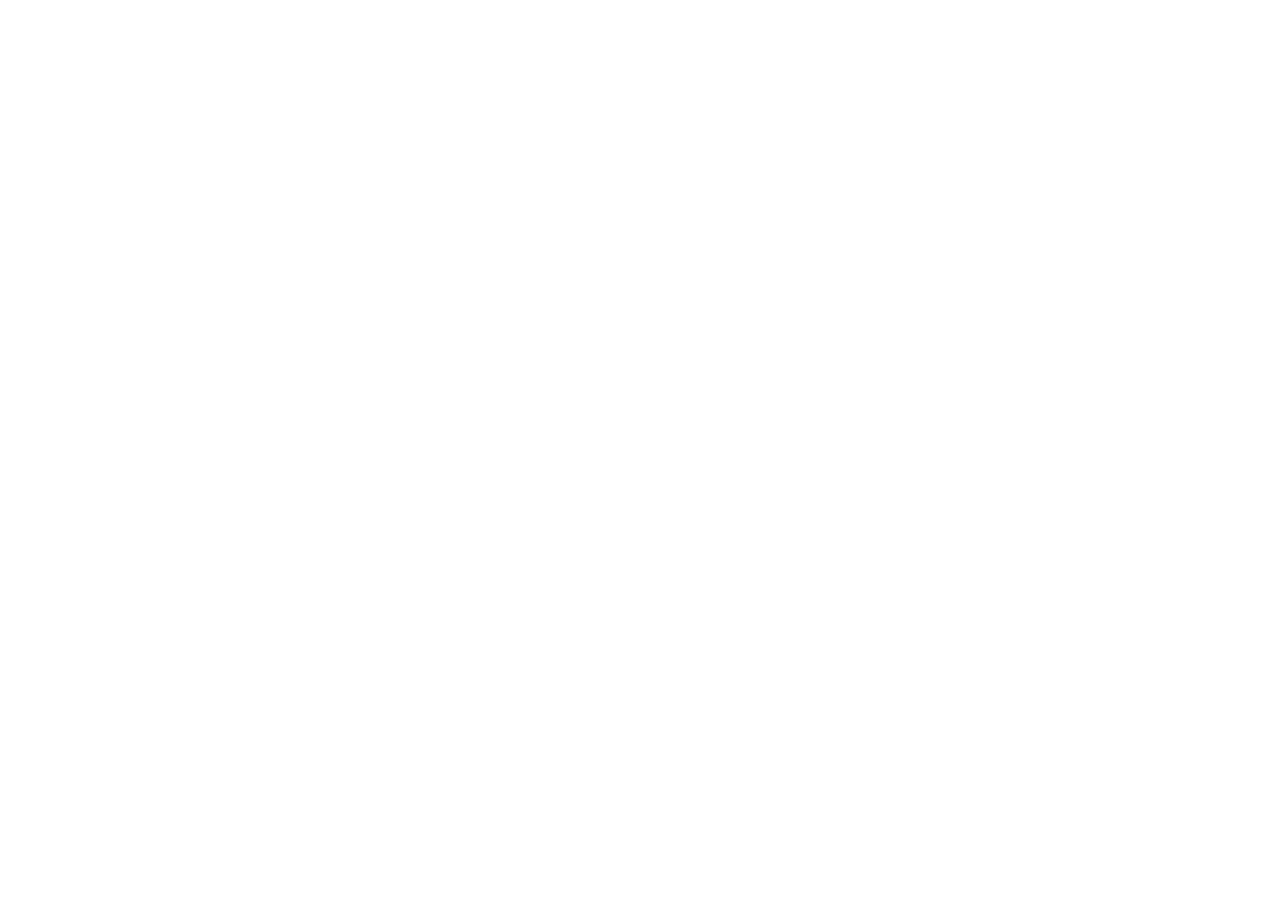
==== src/index.html @ 339a35bf "2023.11.01" ====
<!DOCTYPE html>
<html lang="ko">
<head>
    <meta charset="UTF-8">
    <meta name="viewport" content="width=device-width, initial-scale=1.0">
    <title>Vite를 이용한 사이트 만들기👍</title>

    <link rel="icon" href="assets/img/favicon.svg">
</head>
<body>
    
</body>
</html>
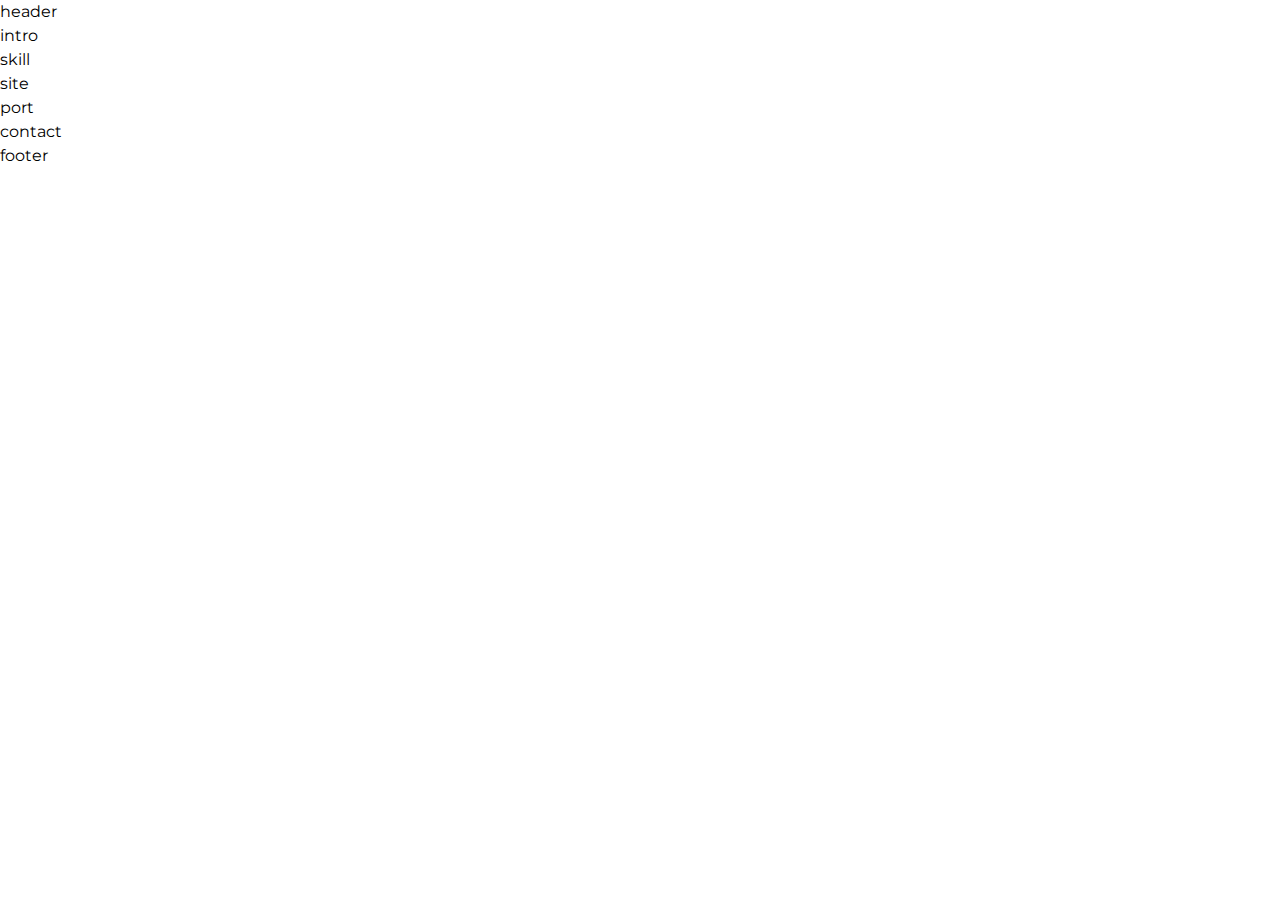
==== commit 46fb5ed0: "module" ====
--- a/src/index.html
+++ b/src/index.html
@@ -5,9 +5,61 @@
     <meta name="viewport" content="width=device-width, initial-scale=1.0">
     <title>Vite를 이용한 사이트 만들기👍</title>
 
-    <link rel="icon" href="assets/img/favicon.svg">
+    <link rel="icon" href="assets/img/watermelon.svg">
+    <link rel="stylesheet" href="assets/css/style.css">
+    
 </head>
 <body>
+    <div id="skip">
+        <a href="#header">헤더영역 바로가기</a>
+        <a href="#intro">인트로 바로가기</a>
+        <a href="#skill">스킬 바로가기</a>
+        <a href="#site">사이트 바로가기</a>
+        <a href="#port">포트폴리오 바로가기</a>
+        <a href="#contact">연락처 바로가기</a>
+        <a href="#footer">푸터 바로가기</a>
+    </div>
+    <!-- //skip -->
+
+    <header id="header" role="banner">
+        header
+    </header>
+    <!-- //header -->
+
+    <main id="main" role="main">
+        <section id="intro">
+            intro
+        </section>
+        <!-- //intro -->
+
+        <section id="skill">
+            skill
+        </section>
+        <!-- //skill -->
+
+        <section id="site">
+            site
+        </section>
+        <!-- //site -->
+
+        <section id="port">
+            port
+        </section>
+        <!-- //port -->
+
+        <section id="contact">
+            contact
+        </section>
+        <!-- //contact -->
+
+    </main>
+    <!-- //main -->
     
+    <footer id="footer" role="contentinfo">
+        footer
+    </footer>
+    <!-- //footer -->
+
+    <script type="module" src="assets/js/main.js"></script>
 </body>
 </html>--- a/src/assets/css/style.css
+++ b/src/assets/css/style.css
@@ -0,0 +1,15 @@
+@charset "UTF-8";
+
+/* setting */
+@import url(setting/fonts.css);
+@import url(setting/reset.css);
+@import url(setting/vars.css);
+
+/* section */
+@import url(section/contact.css);
+@import url(section/footer.css);
+@import url(section/header.css);
+@import url(section/intro.css);
+@import url(section/port.css);
+@import url(section/site.css);
+@import url(section/skill.css);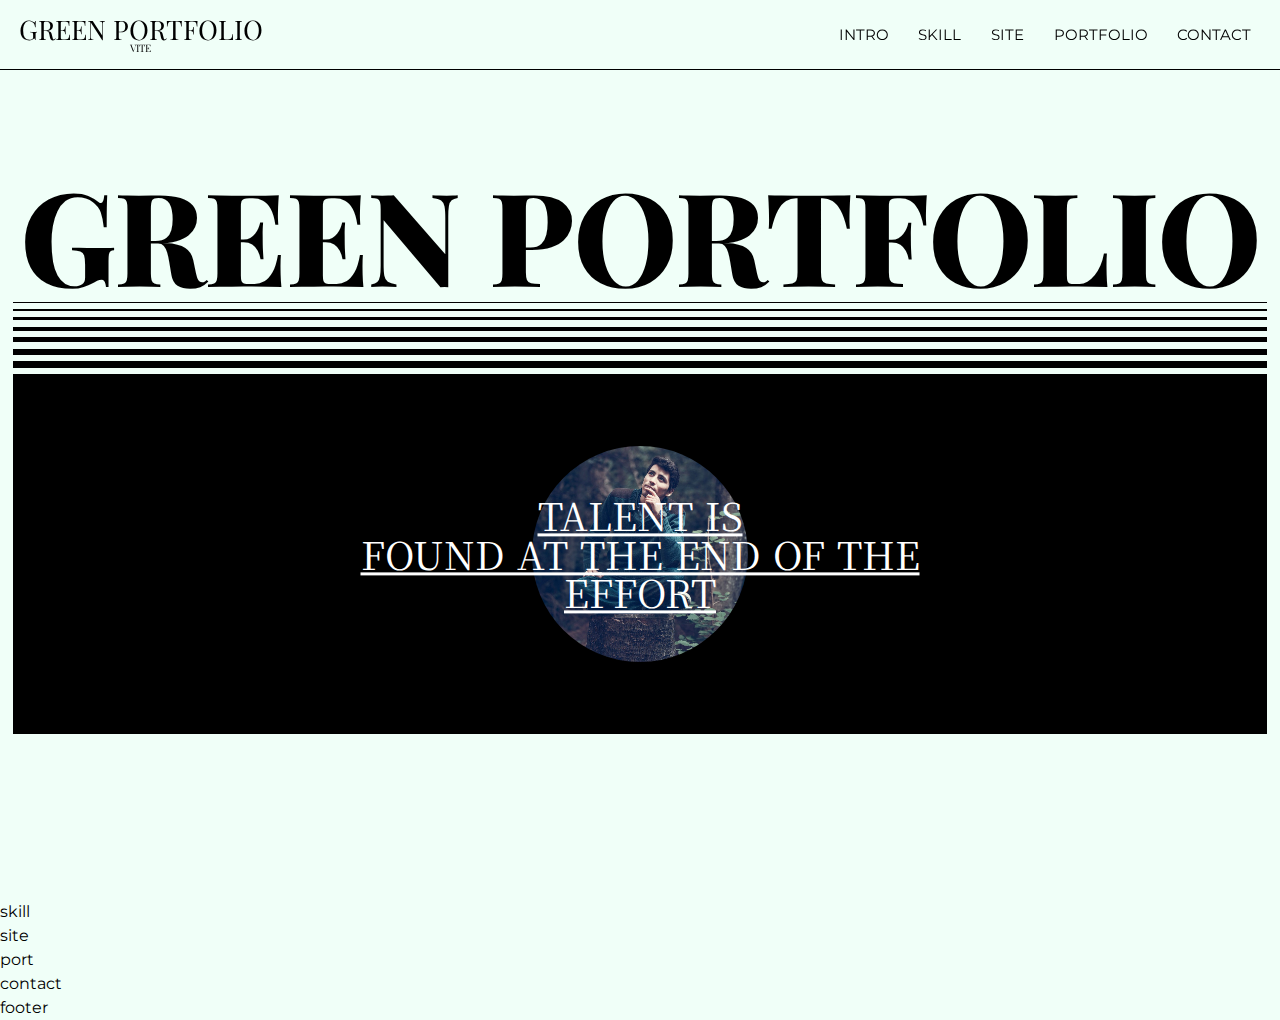
==== commit 94f84842: "header and intro" ====
--- a/src/index.html
+++ b/src/index.html
@@ -1,65 +1,101 @@
 <!DOCTYPE html>
 <html lang="ko">
-<head>
-    <meta charset="UTF-8">
-    <meta name="viewport" content="width=device-width, initial-scale=1.0">
-    <title>Vite를 이용한 사이트 만들기👍</title>
+    <head>
+        <meta charset="UTF-8">
+        <meta name="viewport" content="width=device-width, initial-scale=1.0">
+        <title>Vite를 이용한 사이트 만들기👍</title>
 
-    <link rel="icon" href="assets/img/watermelon.svg">
-    <link rel="stylesheet" href="assets/css/style.css">
-    
-</head>
-<body>
-    <div id="skip">
-        <a href="#header">헤더영역 바로가기</a>
-        <a href="#intro">인트로 바로가기</a>
-        <a href="#skill">스킬 바로가기</a>
-        <a href="#site">사이트 바로가기</a>
-        <a href="#port">포트폴리오 바로가기</a>
-        <a href="#contact">연락처 바로가기</a>
-        <a href="#footer">푸터 바로가기</a>
-    </div>
-    <!-- //skip -->
+        <link rel="icon" href="assets/img/watermelon.svg">
+        <link rel="stylesheet" href="assets/css/style.css">
 
-    <header id="header" role="banner">
-        header
-    </header>
-    <!-- //header -->
+    </head>
+    <body>
+        <div id="skip">
+            <a href="#header">헤더영역 바로가기</a>
+            <a href="#intro">인트로 바로가기</a>
+            <a href="#skill">스킬 바로가기</a>
+            <a href="#site">사이트 바로가기</a>
+            <a href="#port">포트폴리오 바로가기</a>
+            <a href="#contact">연락처 바로가기</a>
+            <a href="#footer">푸터 바로가기</a>
+        </div>
+        <!-- //skip -->
 
-    <main id="main" role="main">
-        <section id="intro">
-            intro
-        </section>
-        <!-- //intro -->
+        <header id="header" role="banner">
+            <div class="header__inner">
+                <div class="header__logo">
+                    <a href="#">green portfolio<em>vite</em></a>
+                </div>
+                <nav class="header__nav" role="navigation" aria-label="메인메뉴">
+                    <ul>
+                        <li><a href="#intro">intro</a></li>
+                        <li><a href="#skill">skill</a></li>
+                        <li><a href="#site">site</a></li>
+                        <li><a href="#portfolio">portfolio</a></li>
+                        <li><a href="#contact">contact</a></li>
+                    </ul>
+                </nav>
+                <div class="header__nav__mobile"></div>
+            </div>
+        </header>
+        <!-- //header -->
 
-        <section id="skill">
-            skill
-        </section>
-        <!-- //skill -->
+        <main id="main" role="main">
+            <section id="intro">
+                <div class="intro__inner">
+                    <h1 class="intro__title">
+                        green portfolio
+                    </h1>
+                    <div class="intro__lines" aria-hidden="true">
+                        <span class="line"></span>
+                        <span class="line"></span>
+                        <span class="line"></span>
+                        <span class="line"></span>
+                        <span class="line"></span>
+                        <span class="line"></span>
+                        <span class="line"></span>
+                    </div>
 
-        <section id="site">
-            site
-        </section>
-        <!-- //site -->
+                    <div class="intro__text">
+                        <div class="text">
+                            <div>talent is</div>
+                            <div>found at the end of the</div>
+                            <div>effort</div>
+                        </div>
+                        <div class="img"></div>
+                    </div>
+                </div>
+            </section>
+            <!-- //intro -->
 
-        <section id="port">
-            port
-        </section>
-        <!-- //port -->
+            <section id="skill">
+                skill
+            </section>
+            <!-- //skill -->
 
-        <section id="contact">
-            contact
-        </section>
-        <!-- //contact -->
+            <section id="site">
+                site
+            </section>
+            <!-- //site -->
 
-    </main>
-    <!-- //main -->
-    
-    <footer id="footer" role="contentinfo">
-        footer
-    </footer>
-    <!-- //footer -->
+            <section id="port">
+                port
+            </section>
+            <!-- //port -->
 
-    <script type="module" src="assets/js/main.js"></script>
-</body>
+            <section id="contact">
+                contact
+            </section>
+            <!-- //contact -->
+
+        </main>
+        <!-- //main -->
+
+        <footer id="footer" role="contentinfo">
+            footer
+        </footer>
+        <!-- //footer -->
+
+        <script type="module" src="assets/js/main.js"></script>
+    </body>
 </html>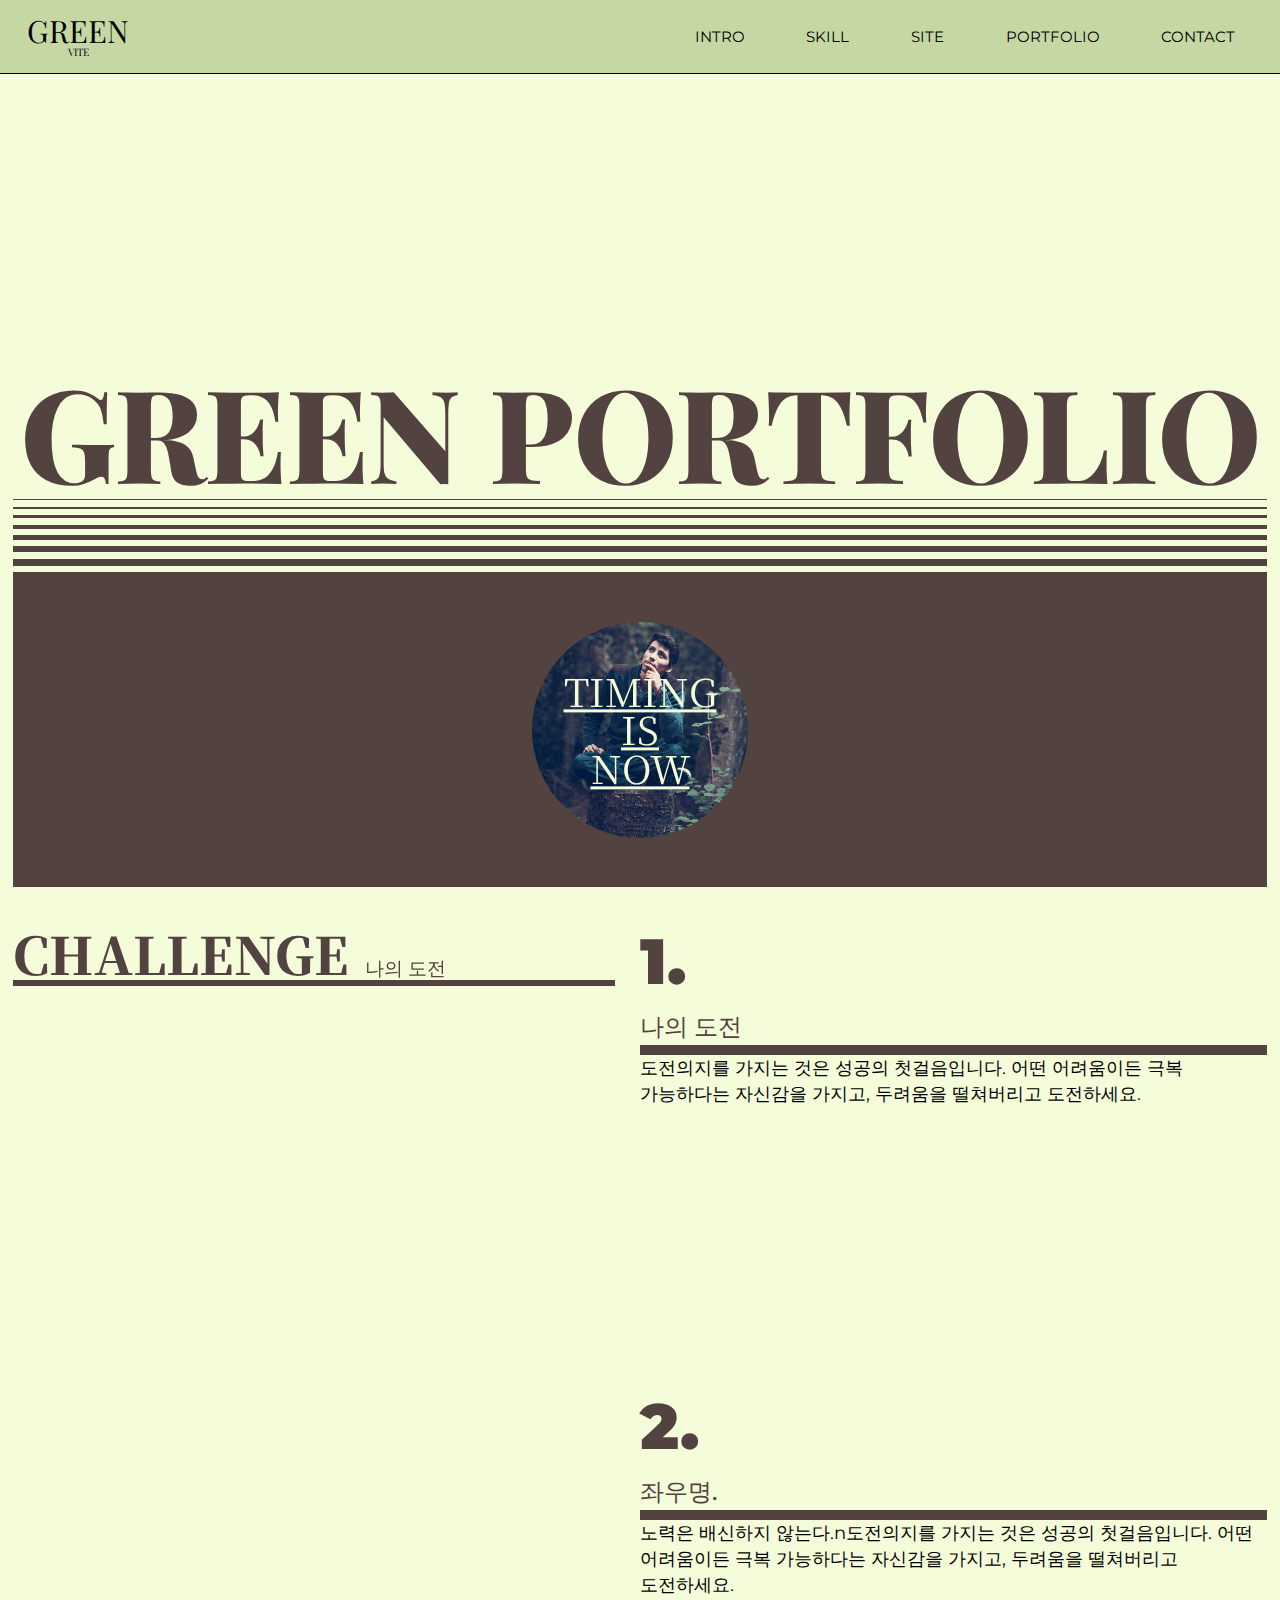
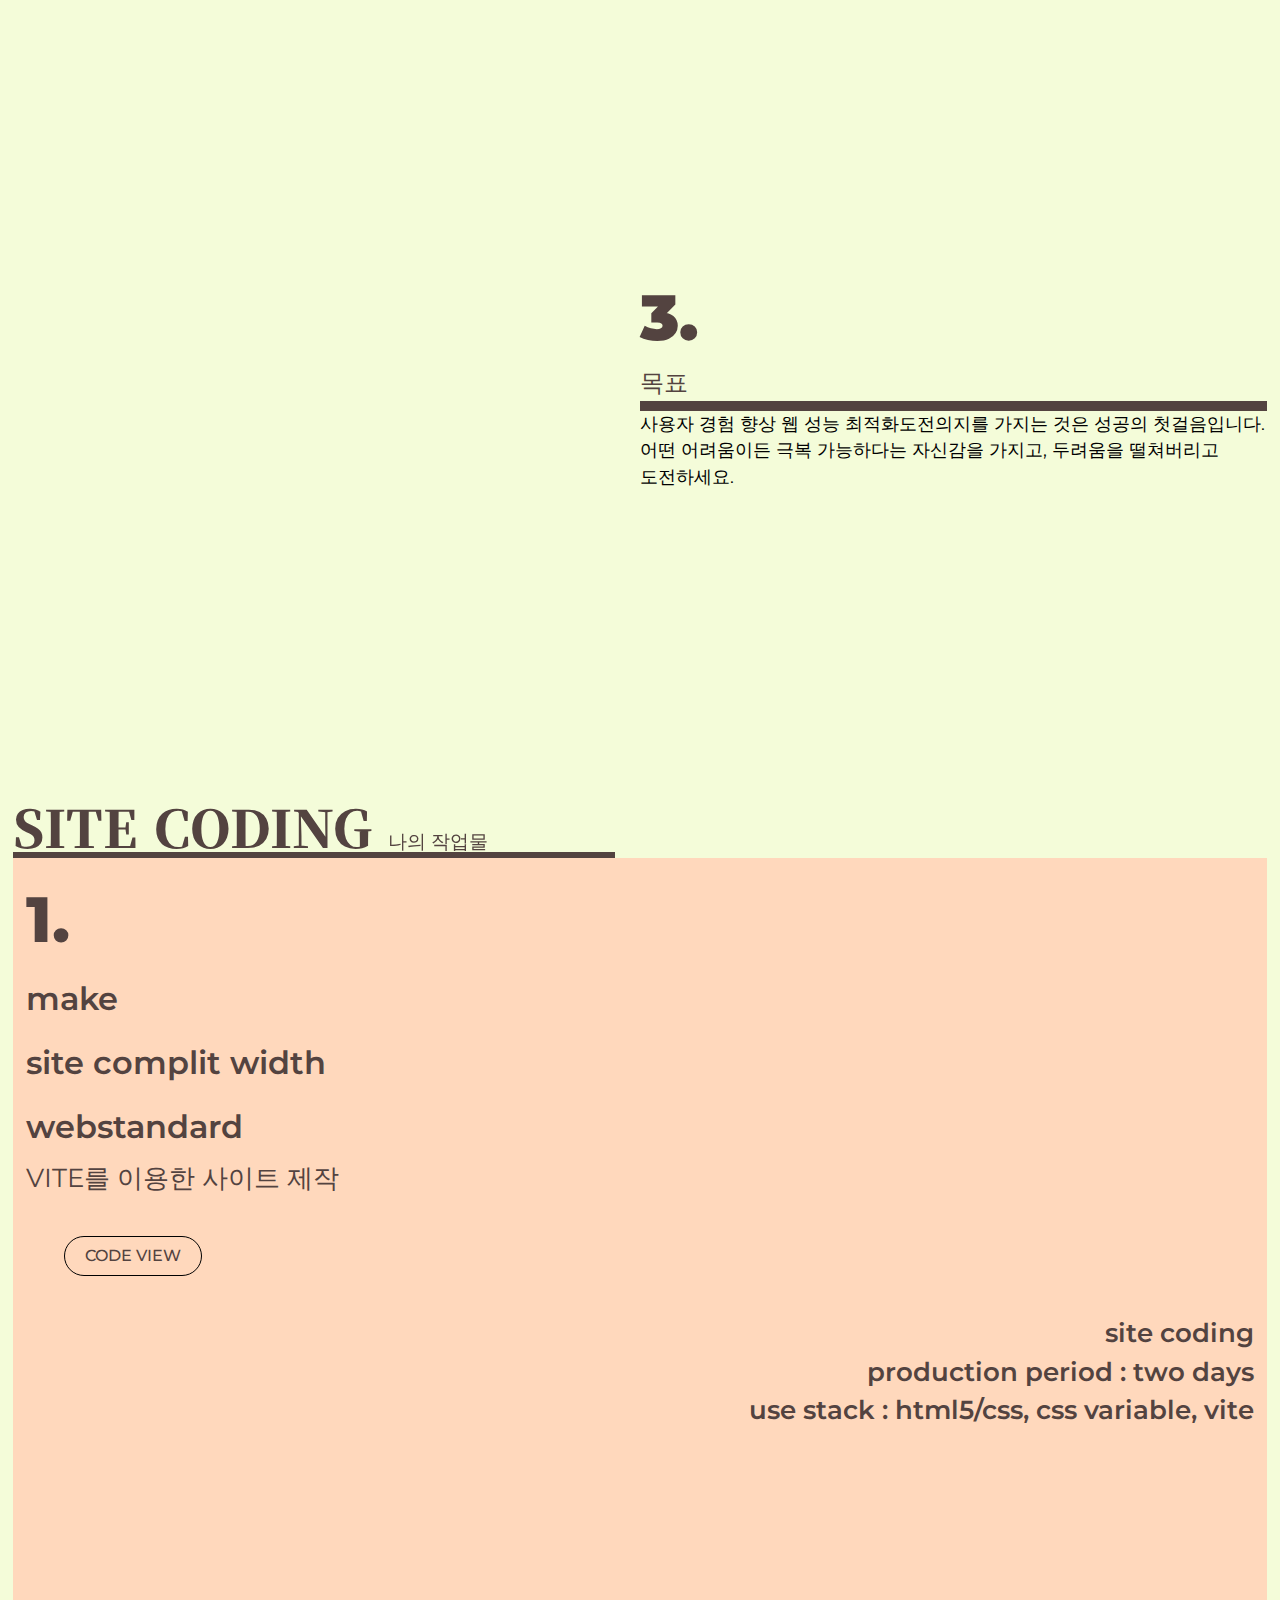
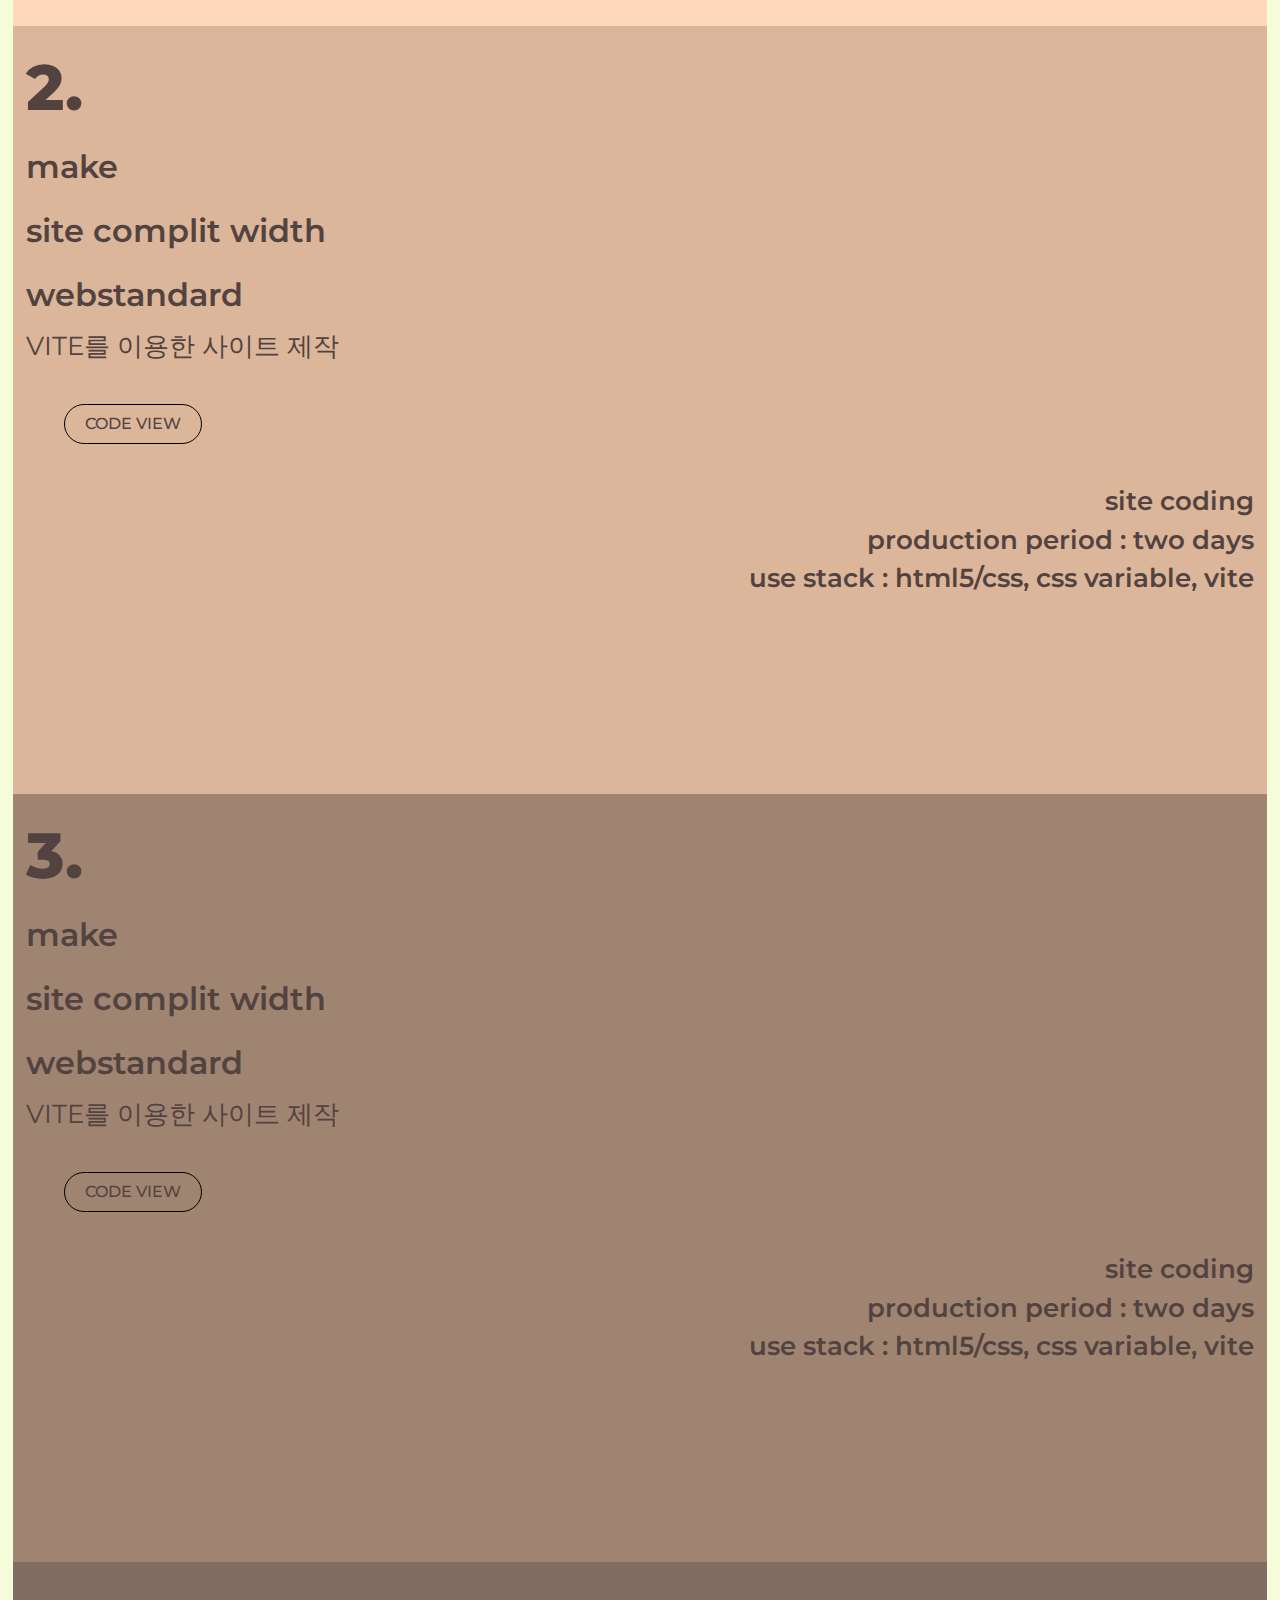
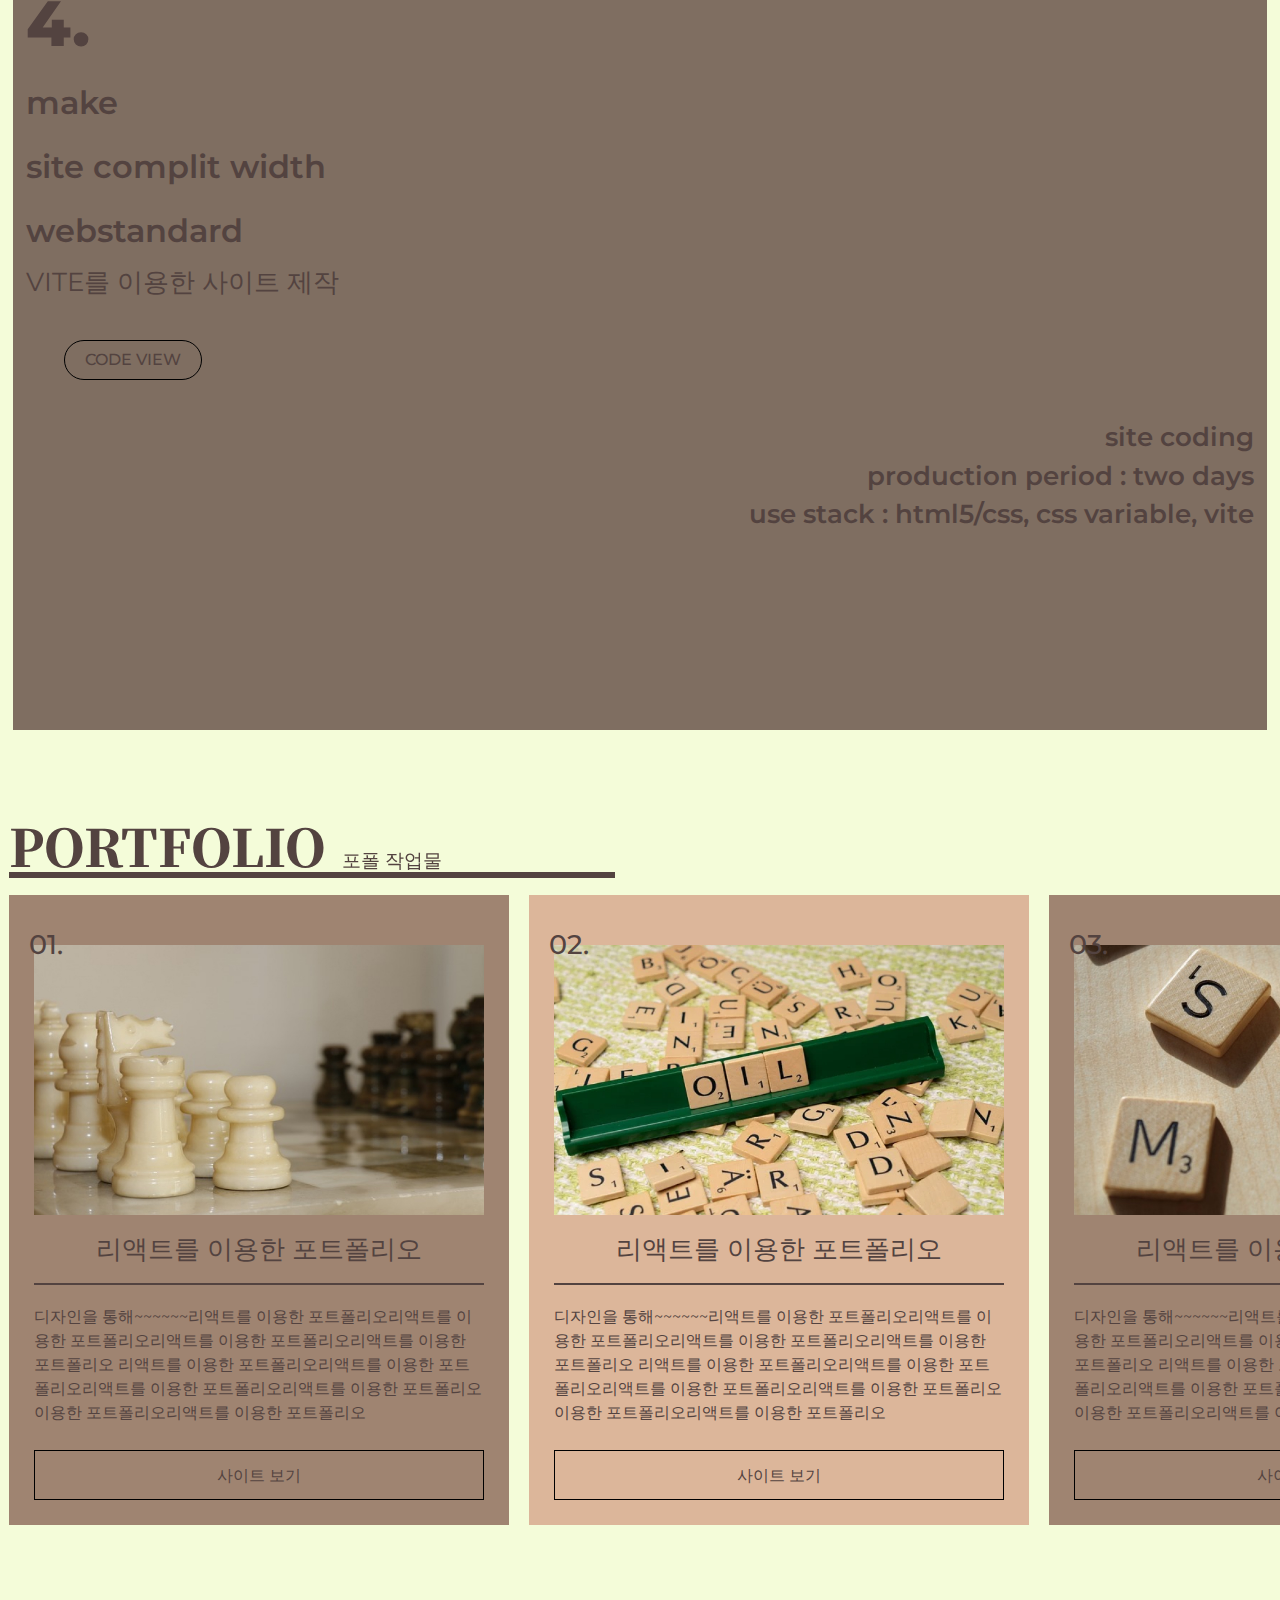
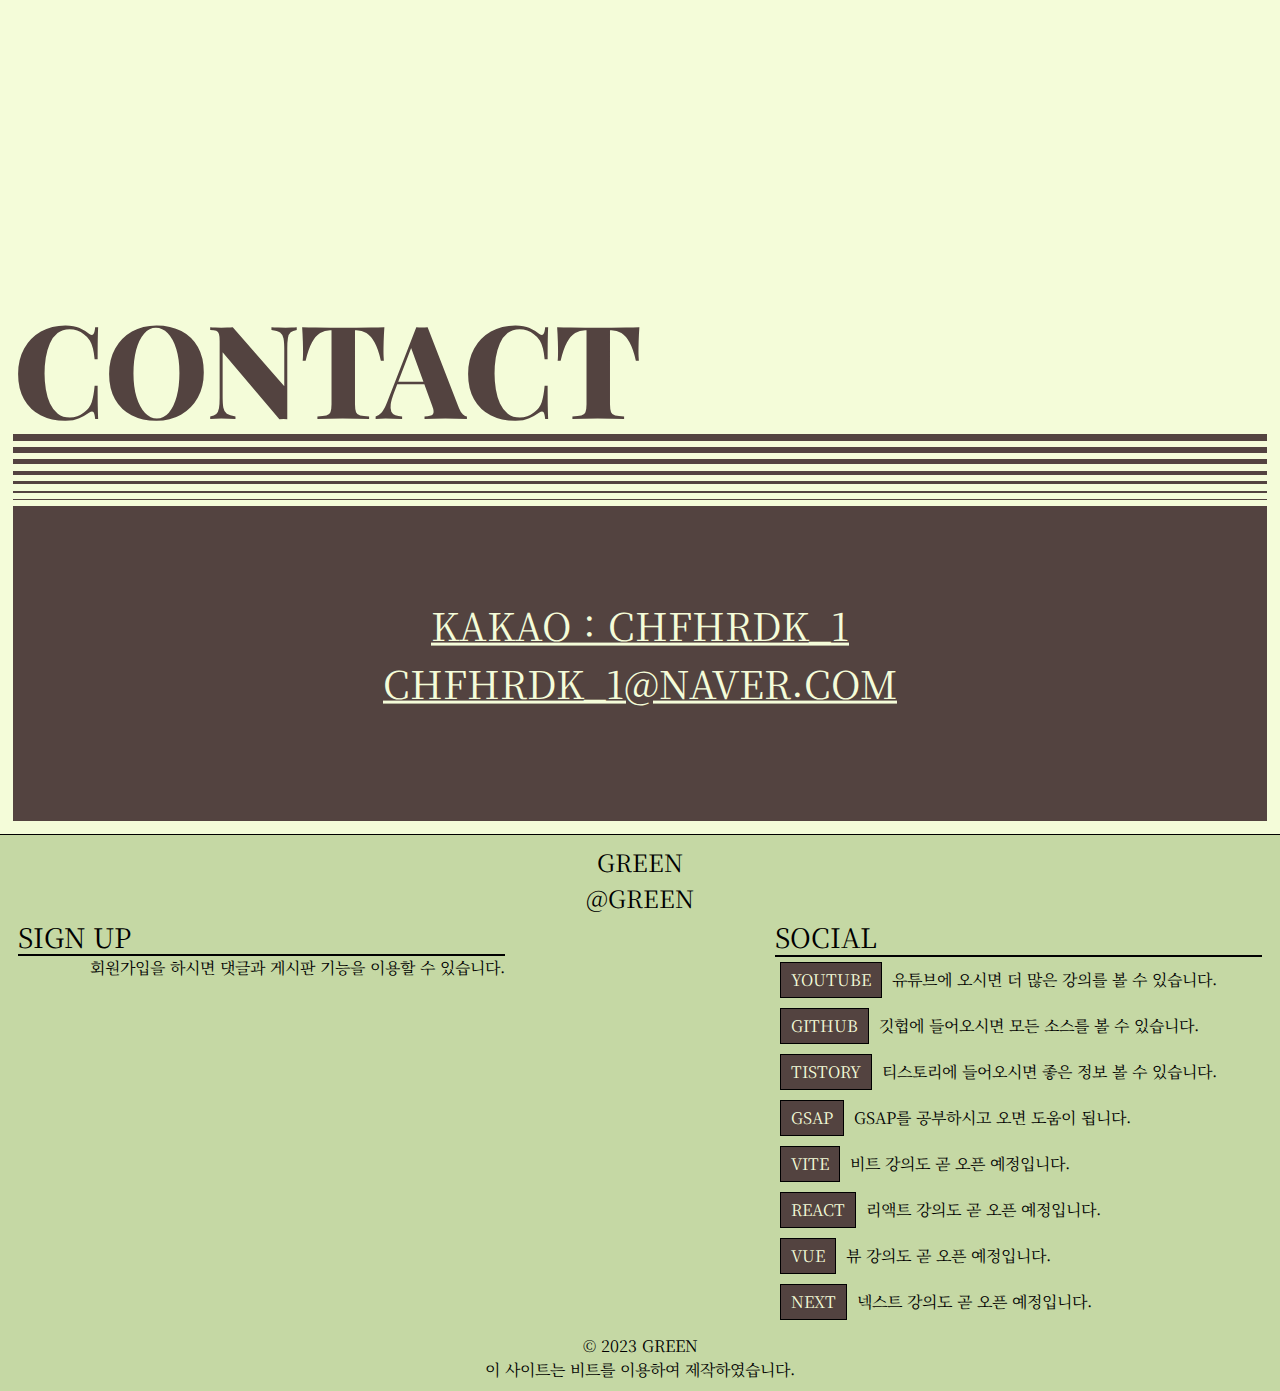
==== commit 745aab85: "23.11.07" ====
--- a/src/index.html
+++ b/src/index.html
@@ -1,101 +1,460 @@
 <!DOCTYPE html>
 <html lang="ko">
-    <head>
-        <meta charset="UTF-8">
-        <meta name="viewport" content="width=device-width, initial-scale=1.0">
-        <title>Vite를 이용한 사이트 만들기👍</title>
-
-        <link rel="icon" href="assets/img/watermelon.svg">
-        <link rel="stylesheet" href="assets/css/style.css">
-
-    </head>
-    <body>
-        <div id="skip">
-            <a href="#header">헤더영역 바로가기</a>
-            <a href="#intro">인트로 바로가기</a>
-            <a href="#skill">스킬 바로가기</a>
-            <a href="#site">사이트 바로가기</a>
-            <a href="#port">포트폴리오 바로가기</a>
-            <a href="#contact">연락처 바로가기</a>
-            <a href="#footer">푸터 바로가기</a>
+
+<head>
+    <meta charset="UTF-8">
+    <meta name="viewport" content="width=device-width, initial-scale=1.0">
+    <title>Vite를 이용한 사이트 만들기👍</title>
+
+    <link rel="icon" href="assets/img/watermelon.svg">
+    <link rel="stylesheet" href="assets/css/style.css">
+
+</head>
+
+<body>
+    <div id="skip">
+        <a href="#header">헤더영역 바로가기</a>
+        <a href="#intro">인트로 바로가기</a>
+        <a href="#skill">스킬 바로가기</a>
+        <a href="#site">사이트 바로가기</a>
+        <a href="#port">포트폴리오 바로가기</a>
+        <a href="#contact">연락처 바로가기</a>
+        <a href="#footer">푸터 바로가기</a>
+    </div>
+    <!-- //skip -->
+
+    <header id="header" role="banner">
+        <div class="header__inner">
+            <div class="header__logo">
+                <a href="#">green<em>vite</em></a>
+            </div>
+            <nav class="header__nav" role="navigation" aria-label="메인메뉴">
+                <ul>
+                    <li><a href="#intro">intro</a></li>
+                    <li><a href="#skill">skill</a></li>
+                    <li><a href="#site">site</a></li>
+                    <li><a href="#portfolio">portfolio</a></li>
+                    <li><a href="#contact">contact</a></li>
+                </ul>
+            </nav>
+            <div class="header__nav__mobile" id="headerToggle" aria-controls="primary-menu" aria-expanded="false"
+                role="button">
+                <span></span>
+            </div>
         </div>
-        <!-- //skip -->
-
-        <header id="header" role="banner">
-            <div class="header__inner">
-                <div class="header__logo">
-                    <a href="#">green portfolio<em>vite</em></a>
-                </div>
-                <nav class="header__nav" role="navigation" aria-label="메인메뉴">
+    </header>
+    <!-- //header -->
+
+    <main id="main" role="main">
+        <section id="intro">
+            <div class="intro__inner">
+                <h1 class="intro__title">
+                    green portfolio
+                </h1>
+                <div class="intro__lines" aria-hidden="true">
+                    <span class="line"></span>
+                    <span class="line"></span>
+                    <span class="line"></span>
+                    <span class="line"></span>
+                    <span class="line"></span>
+                    <span class="line"></span>
+                    <span class="line"></span>
+                </div>
+
+                <div class="intro__text">
+                    <div class="text">
+                        <div>timing </div>
+                        <div>is</div>
+                        <div>now</div>
+                    </div>
+                    <div class="img"></div>
+                </div>
+
+                <div class="intro__lines bottom" aria-hidden="true">
+                    <span class="line"></span>
+                    <span class="line"></span>
+                    <span class="line"></span>
+                    <span class="line"></span>
+                    <span class="line"></span>
+                    <span class="line"></span>
+                    <span class="line"></span>
+                </div>
+            </div>
+        </section>
+        <!-- //intro -->
+
+        <section id="skill">
+            <div class="skill__inner">
+                <h2 class="skill__title">
+                    challenge <em>나의 도전</em>
+                </h2>
+                <div class="skill__desc">
+                    <div>
+                        <span>1.</span>
+                        <h3>나의 도전</h3>
+                        <p>
+                            도전의지를 가지는 것은 성공의 첫걸음입니다.
+                            어떤 어려움이든 극복 가능하다는 자신감을 가지고,
+                            두려움을 떨쳐버리고 도전하세요.
+                        </p>
+                    </div>
+
+                    <div>
+                        <span>2.</span>
+                        <h3>좌우명.</h3>
+                        <p>
+                            노력은 배신하지 않는다.n도전의지를 가지는 것은 성공의 첫걸음입니다.
+                            어떤 어려움이든 극복 가능하다는 자신감을 가지고,
+                            두려움을 떨쳐버리고 도전하세요.
+                        </p>
+                    </div>
+
+                    <div>
+                        <span>3.</span>
+                        <h3>목표</h3>
+                        <p>
+                            사용자 경험 향상
+                            웹 성능 최적화도전의지를 가지는 것은 성공의 첫걸음입니다.
+                            어떤 어려움이든 극복 가능하다는 자신감을 가지고,
+                            두려움을 떨쳐버리고 도전하세요.
+                        </p>
+                    </div>
+                </div>
+            </div>
+        </section>
+        <!-- //skill -->
+
+        <section id="site">
+            <div class="site__inner">
+                <div class="site__title">
+                    Site Coding <em>나의 작업물</em>
+                </div>
+                <div class="site__wrap">
+                    <div class="site__item s1">
+                        <span class="num">1. </span>
+                        <div class="text">
+                            <div>make</div>
+                            <div>site complit width</div>
+                            <div>webstandard</div>
+                        </div>
+                        <h3 class="title">
+                            VITE를 이용한 사이트 제작
+                        </h3>
+                        <div class="btn">
+                            <a href="#">code</a>
+                            <a href="#">view</a>
+                        </div>
+                        <div class="info">
+                            <span>site coding</span>
+                            <span>production period : two days</span>
+                            <span>use stack : html5/css, css variable, vite</span>
+                        </div>
+                    </div>
+                    <div class="site__item s2">
+                        <span class="num">2. </span>
+                        <div class="text">
+                            <div>make</div>
+                            <div>site complit width</div>
+                            <div>webstandard</div>
+                        </div>
+                        <h3 class="title">
+                            VITE를 이용한 사이트 제작
+                        </h3>
+                        <div class="btn">
+                            <a href="#">code</a>
+                            <a href="#">view</a>
+                        </div>
+                        <div class="info">
+                            <span>site coding</span>
+                            <span>production period : two days</span>
+                            <span>use stack : html5/css, css variable, vite</span>
+                        </div>
+                    </div>
+                    <div class="site__item s3">
+                        <span class="num">3. </span>
+                        <div class="text">
+                            <div>make</div>
+                            <div>site complit width</div>
+                            <div>webstandard</div>
+                        </div>
+                        <h3 class="title">
+                            VITE를 이용한 사이트 제작
+                        </h3>
+                        <div class="btn">
+                            <a href="#">code</a>
+                            <a href="#">view</a>
+                        </div>
+                        <div class="info">
+                            <span>site coding</span>
+                            <span>production period : two days</span>
+                            <span>use stack : html5/css, css variable, vite</span>
+                        </div>
+                    </div>
+                    <div class="site__item s4">
+                        <span class="num">4. </span>
+                        <div class="text">
+                            <div>make</div>
+                            <div>site complit width</div>
+                            <div>webstandard</div>
+                        </div>
+                        <h3 class="title">
+                            VITE를 이용한 사이트 제작
+                        </h3>
+                        <div class="btn">
+                            <a href="#">code</a>
+                            <a href="#">view</a>
+                        </div>
+                        <div class="info">
+                            <span>site coding</span>
+                            <span>production period : two days</span>
+                            <span>use stack : html5/css, css variable, vite</span>
+                        </div>
+                    </div>
+                </div>
+            </div>
+        </section>
+        <!-- //site -->
+
+        <section id="port">
+            <div class="port__inner">
+                <div class="port__title">
+                    portfolio <em>포폴 작업물</em>
+                </div>
+                <div class="port__wrap">
+                    <div class="port__item p1">
+                        <span class="num">01.</span>
+                        <a href="#">
+                            <img src="assets/img/port01.jpg" alt="">
+                        </a>
+                        <h3 class="title">리액트를 이용한 포트폴리오</h3>
+                        <p class="desc">
+                            디자인을 통해~~~~~~리액트를 이용한 포트폴리오리액트를 이용한 포트폴리오리액트를 이용한 포트폴리오리액트를 이용한 포트폴리오
+                            리액트를 이용한 포트폴리오리액트를 이용한 포트폴리오리액트를 이용한 포트폴리오리액트를 이용한 포트폴리오
+                            이용한 포트폴리오리액트를 이용한 포트폴리오
+                        </p>
+                        <a href="#" class="view">사이트 보기</a>
+                    </div>
+                    <div class="port__item p2">
+                        <span class="num">02.</span>
+                        <a href="#">
+                            <img src="assets/img/port02.jpg" alt="">
+                        </a>
+                        <h3 class="title">리액트를 이용한 포트폴리오</h3>
+                        <p class="desc">
+                            디자인을 통해~~~~~~리액트를 이용한 포트폴리오리액트를 이용한 포트폴리오리액트를 이용한 포트폴리오리액트를 이용한 포트폴리오
+                            리액트를 이용한 포트폴리오리액트를 이용한 포트폴리오리액트를 이용한 포트폴리오리액트를 이용한 포트폴리오
+                            이용한 포트폴리오리액트를 이용한 포트폴리오
+                        </p>
+                        <a href="#" class="view">사이트 보기</a>
+                    </div>
+                    <div class="port__item p3">
+                        <span class="num">03.</span>
+                        <a href="#">
+                            <img src="assets/img/port03.jpg" alt="">
+                        </a>
+                        <h3 class="title">리액트를 이용한 포트폴리오</h3>
+                        <p class="desc">
+                            디자인을 통해~~~~~~리액트를 이용한 포트폴리오리액트를 이용한 포트폴리오리액트를 이용한 포트폴리오리액트를 이용한 포트폴리오
+                            리액트를 이용한 포트폴리오리액트를 이용한 포트폴리오리액트를 이용한 포트폴리오리액트를 이용한 포트폴리오
+                            이용한 포트폴리오리액트를 이용한 포트폴리오
+                        </p>
+                        <a href="#" class="view">사이트 보기</a>
+                    </div>
+                    <div class="port__item p4">
+                        <span class="num">04.</span>
+                        <a href="#">
+                            <img src="assets/img/port04.jpg" alt="">
+                        </a>
+                        <h3 class="title">리액트를 이용한 포트폴리오</h3>
+                        <p class="desc">
+                            디자인을 통해~~~~~~리액트를 이용한 포트폴리오리액트를 이용한 포트폴리오리액트를 이용한 포트폴리오리액트를 이용한 포트폴리오
+                            리액트를 이용한 포트폴리오리액트를 이용한 포트폴리오리액트를 이용한 포트폴리오리액트를 이용한 포트폴리오
+                            이용한 포트폴리오리액트를 이용한 포트폴리오
+                        </p>
+                        <a href="#" class="view">사이트 보기</a>
+                    </div>
+                    <div class="port__item p5">
+                        <span class="num">05.</span>
+                        <a href="#">
+                            <img src="assets/img/port05.jpg" alt="">
+                        </a>
+                        <h3 class="title">리액트를 이용한 포트폴리오</h3>
+                        <p class="desc">
+                            디자인을 통해~~~~~~리액트를 이용한 포트폴리오리액트를 이용한 포트폴리오리액트를 이용한 포트폴리오리액트를 이용한 포트폴리오
+                            리액트를 이용한 포트폴리오리액트를 이용한 포트폴리오리액트를 이용한 포트폴리오리액트를 이용한 포트폴리오
+                            이용한 포트폴리오리액트를 이용한 포트폴리오
+                        </p>
+                        <a href="#" class="view">사이트 보기</a>
+                    </div>
+                    <div class="port__item p6">
+                        <span class="num">06.</span>
+                        <a href="#">
+                            <img src="assets/img/port01.jpg" alt="">
+                        </a>
+                        <h3 class="title">리액트를 이용한 포트폴리오</h3>
+                        <p class="desc">
+                            디자인을 통해~~~~~~리액트를 이용한 포트폴리오리액트를 이용한 포트폴리오리액트를 이용한 포트폴리오리액트를 이용한 포트폴리오
+                            리액트를 이용한 포트폴리오리액트를 이용한 포트폴리오리액트를 이용한 포트폴리오리액트를 이용한 포트폴리오
+                            이용한 포트폴리오리액트를 이용한 포트폴리오
+                        </p>
+                        <a href="#" class="view">사이트 보기</a>
+                    </div>
+                    <div class="port__item p7">
+                        <span class="num">07.</span>
+                        <a href="#">
+                            <img src="assets/img/port02.jpg" alt="">
+                        </a>
+                        <h3 class="title">리액트를 이용한 포트폴리오</h3>
+                        <p class="desc">
+                            디자인을 통해~~~~~~리액트를 이용한 포트폴리오리액트를 이용한 포트폴리오리액트를 이용한 포트폴리오리액트를 이용한 포트폴리오
+                            리액트를 이용한 포트폴리오리액트를 이용한 포트폴리오리액트를 이용한 포트폴리오리액트를 이용한 포트폴리오
+                            이용한 포트폴리오리액트를 이용한 포트폴리오
+                        </p>
+                        <a href="#" class="view">사이트 보기</a>
+                    </div>
+                    <div class="port__item p8">
+                        <span class="num">08.</span>
+                        <a href="#">
+                            <img src="assets/img/port03.jpg" alt="">
+                        </a>
+                        <h3 class="title">리액트를 이용한 포트폴리오</h3>
+                        <p class="desc">
+                            디자인을 통해~~~~~~리액트를 이용한 포트폴리오리액트를 이용한 포트폴리오리액트를 이용한 포트폴리오리액트를 이용한 포트폴리오
+                            리액트를 이용한 포트폴리오리액트를 이용한 포트폴리오리액트를 이용한 포트폴리오리액트를 이용한 포트폴리오
+                            이용한 포트폴리오리액트를 이용한 포트폴리오
+                        </p>
+                        <a href="#" class="view">사이트 보기</a>
+                    </div>
+                    <div class="port__item p9">
+                        <span class="num">09.</span>
+                        <a href="#">
+                            <img src="assets/img/port04.jpg" alt="">
+                        </a>
+                        <h3 class="title">리액트를 이용한 포트폴리오</h3>
+                        <p class="desc">
+                            디자인을 통해~~~~~~리액트를 이용한 포트폴리오리액트를 이용한 포트폴리오리액트를 이용한 포트폴리오리액트를 이용한 포트폴리오
+                            리액트를 이용한 포트폴리오리액트를 이용한 포트폴리오리액트를 이용한 포트폴리오리액트를 이용한 포트폴리오
+                            이용한 포트폴리오리액트를 이용한 포트폴리오
+                        </p>
+                        <a href="#" class="view">사이트 보기</a>
+                    </div>
+                    <div class="port__item p10">
+                        <span class="num">10.</span>
+                        <a href="#">
+                            <img src="assets/img/port05.jpg" alt="">
+                        </a>
+                        <h3 class="title">리액트를 이용한 포트폴리오</h3>
+                        <p class="desc">
+                            디자인을 통해~~~~~~리액트를 이용한 포트폴리오리액트를 이용한 포트폴리오리액트를 이용한 포트폴리오리액트를 이용한 포트폴리오
+                            리액트를 이용한 포트폴리오리액트를 이용한 포트폴리오리액트를 이용한 포트폴리오리액트를 이용한 포트폴리오
+                            이용한 포트폴리오리액트를 이용한 포트폴리오
+                        </p>
+                        <a href="#" class="view">사이트 보기</a>
+                    </div>
+                </div>
+            </div>
+        </section>
+        <!-- //port -->
+
+        <section id="contact">
+            <div class="contact__inner">
+                <h2 class="contact__title">Contact</h2>
+
+                <div class="contact__lines" aria-hidden="true">
+                    <span class="line"></span>
+                    <span class="line"></span>
+                    <span class="line"></span>
+                    <span class="line"></span>
+                    <span class="line"></span>
+                    <span class="line"></span>
+                    <span class="line"></span>
+                </div>
+                <div class="contact__text">
+                    <div class="text">
+                        <div>
+                            <a href="#">KAKAO : chfhrdk_1</a>
+                        </div>
+                        <div>
+                            <a href="#">chfhrdk_1@naver.com</a>
+                        </div>
+                    </div>
+                </div>
+                <div class="contact__lines bottom" aria-hidden="true">
+                    <span class="line"></span>
+                    <span class="line"></span>
+                    <span class="line"></span>
+                    <span class="line"></span>
+                    <span class="line"></span>
+                    <span class="line"></span>
+                    <span class="line"></span>
+                </div>
+            </div>
+        </section>
+        <!-- //contact -->
+
+    </main>
+    <!-- //main -->
+
+    <footer id="footer" role="contentinfo">
+        <div class="footer__inner">
+            <h2 class="footer__text">
+                <div>green</div>
+                <div>@green</div>
+            </h2>
+            <div class="footer__info">
+                <div class="left">
+                    <div class="title">
+                        <a href="#">sign up</a>
+                    </div>
+                    <p class="desc">회원가입을 하시면 댓글과 게시판 기능을 이용할 수 있습니다.</p>
+                </div>
+                <div class="right">
+                    <h3>social</h3>
                     <ul>
-                        <li><a href="#intro">intro</a></li>
-                        <li><a href="#skill">skill</a></li>
-                        <li><a href="#site">site</a></li>
-                        <li><a href="#portfolio">portfolio</a></li>
-                        <li><a href="#contact">contact</a></li>
+                        <li>
+                            <a href="https://www.youtube.com/@Webstoryboy">youtube</a>
+                            <em>유튜브에 오시면 더 많은 강의를 볼 수 있습니다.</em>
+                        </li>
+                        <li>
+                            <a href="https://github.com/webstoryboy">github</a>
+                            <em>깃헙에 들어오시면 모든 소스를 볼 수 있습니다.</em>
+                        </li>
+                        <li>
+                            <a href="https://webstoryboy.co.kr">tistory</a>
+                            <em>티스토리에 들어오시면 좋은 정보 볼 수 있습니다.</em>
+                        </li>
+                        <li>
+                            <a href="https://www.youtube.com/playlist?list=PL4UVBBIc6giL8-6jvrClimg0cFL-Muqiq">gsap</a>
+                            <em>GSAP를 공부하시고 오면 도움이 됩니다.</em>
+                        </li>
+                        <li>
+                            <a href="https://github.com/webstoryboy/port2023-vite">vite</a>
+                            <em>비트 강의도 곧 오픈 예정입니다.</em>
+                        </li>
+                        <li>
+                            <a href="https://github.com/webstoryboy/port2023-react">react</a>
+                            <em>리액트 강의도 곧 오픈 예정입니다.</em>
+                        </li>
+                        <li>
+                            <a href="https://github.com/webstoryboy/port2023-vue">vue</a>
+                            <em>뷰 강의도 곧 오픈 예정입니다.</em>
+                        </li>
+                        <li>
+                            <a href="https://github.com/webstoryboy/port2023-next">next</a>
+                            <em>넥스트 강의도 곧 오픈 예정입니다.</em>
+                        </li>
                     </ul>
-                </nav>
-                <div class="header__nav__mobile"></div>
-            </div>
-        </header>
-        <!-- //header -->
-
-        <main id="main" role="main">
-            <section id="intro">
-                <div class="intro__inner">
-                    <h1 class="intro__title">
-                        green portfolio
-                    </h1>
-                    <div class="intro__lines" aria-hidden="true">
-                        <span class="line"></span>
-                        <span class="line"></span>
-                        <span class="line"></span>
-                        <span class="line"></span>
-                        <span class="line"></span>
-                        <span class="line"></span>
-                        <span class="line"></span>
-                    </div>
-
-                    <div class="intro__text">
-                        <div class="text">
-                            <div>talent is</div>
-                            <div>found at the end of the</div>
-                            <div>effort</div>
-                        </div>
-                        <div class="img"></div>
-                    </div>
-                </div>
-            </section>
-            <!-- //intro -->
-
-            <section id="skill">
-                skill
-            </section>
-            <!-- //skill -->
-
-            <section id="site">
-                site
-            </section>
-            <!-- //site -->
-
-            <section id="port">
-                port
-            </section>
-            <!-- //port -->
-
-            <section id="contact">
-                contact
-            </section>
-            <!-- //contact -->
-
-        </main>
-        <!-- //main -->
-
-        <footer id="footer" role="contentinfo">
-            footer
-        </footer>
-        <!-- //footer -->
-
-        <script type="module" src="assets/js/main.js"></script>
-    </body>
+                </div>
+            </div>
+            <div class="footer__right">
+                &copy; 2023 green<br />
+                이 사이트는 비트를 이용하여 제작하였습니다.
+            </div>
+        </div>
+    </footer>
+    <!-- //footer -->
+
+    <script type="module" src="assets/js/main.js"></script>
+</body>
+
 </html>